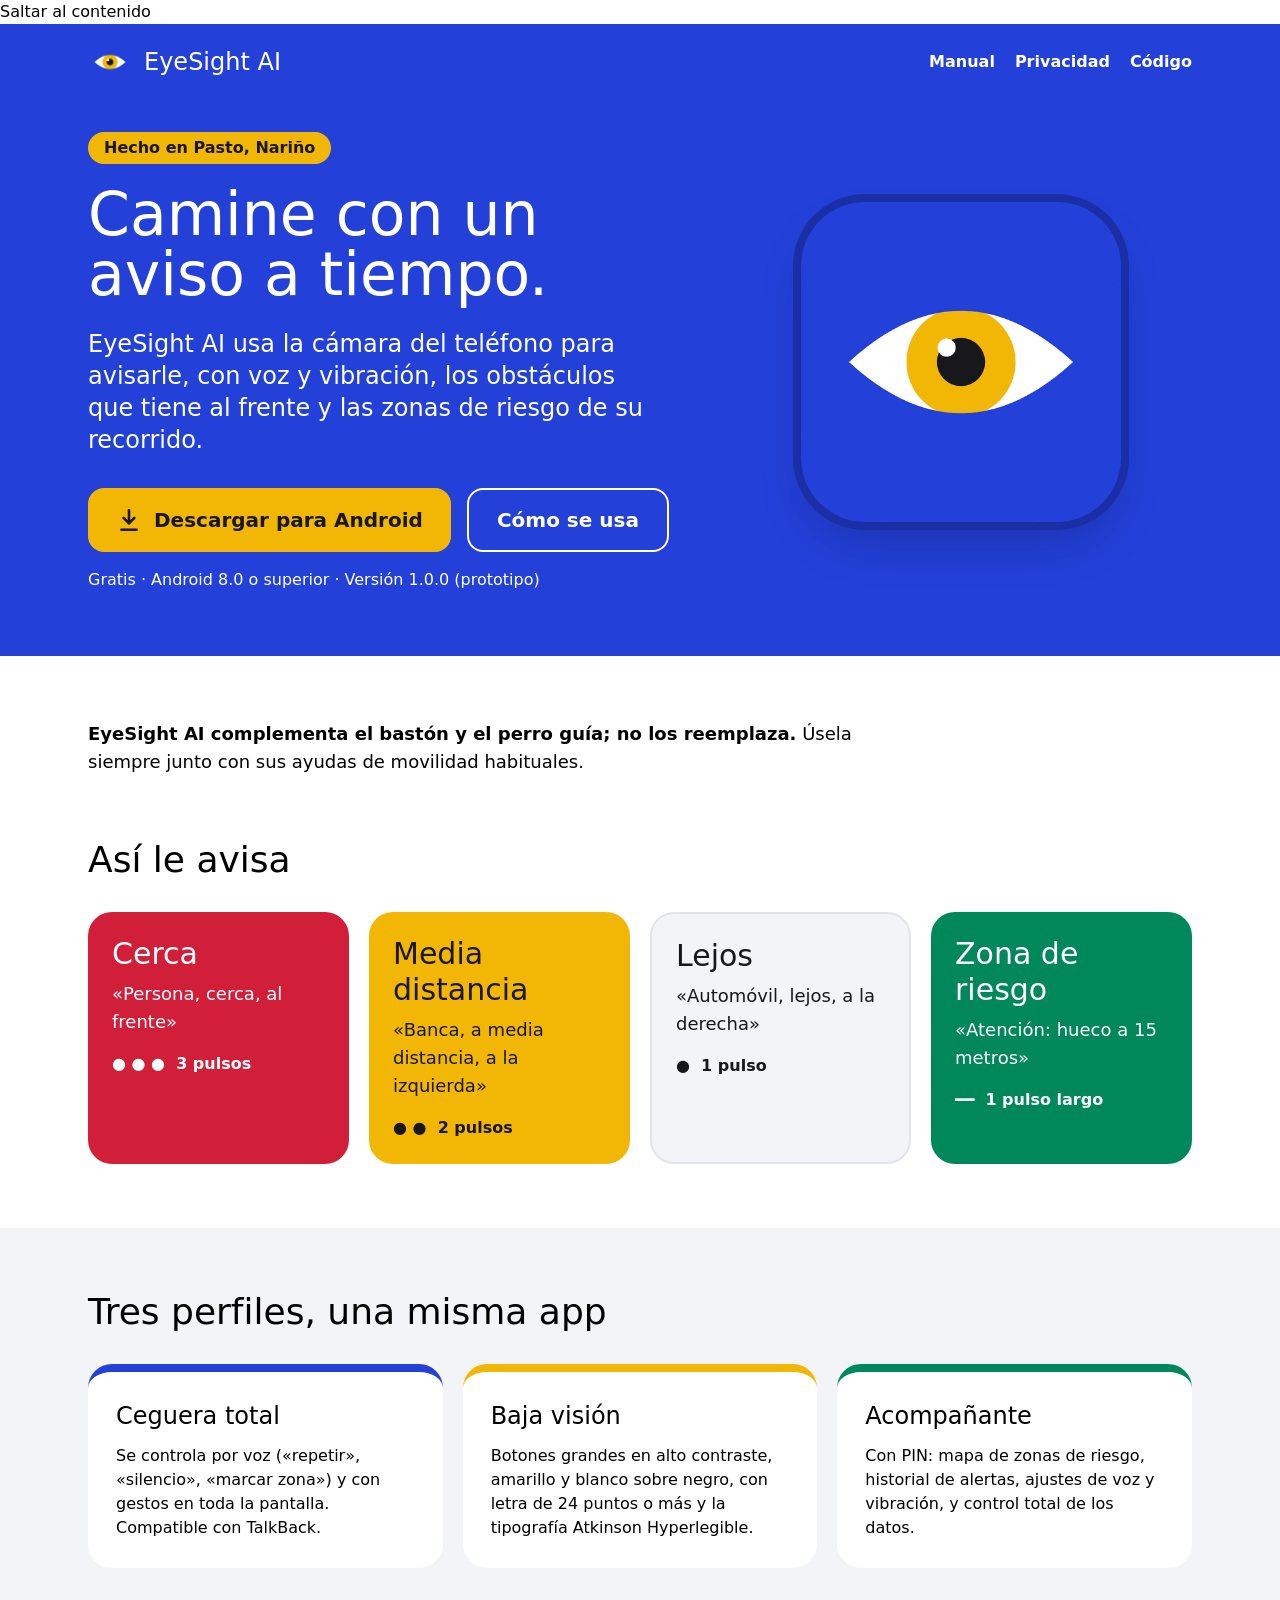
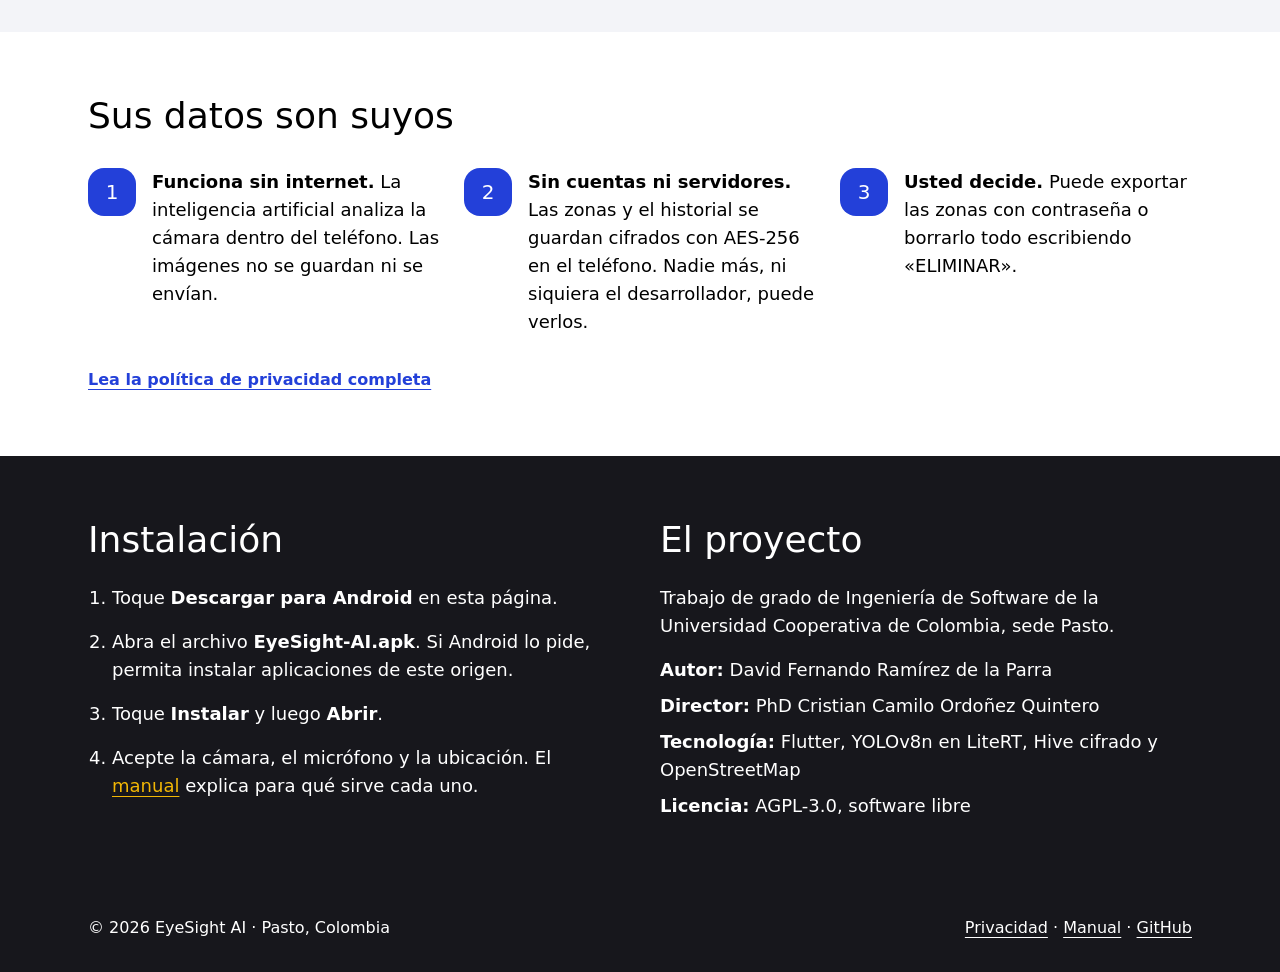
==== website/index.html @ b77403ac "feat: agrega la pagina de inicio con la descarga" ====
<!doctype html>
<html lang="es">
<head>
  <meta charset="utf-8">
  <meta name="viewport" content="width=device-width, initial-scale=1">
  <title>EyeSight AI · Movilidad autónoma en Pasto</title>
  <meta name="description" content="Aplicación Android gratuita que avisa con voz y vibración los obstáculos del camino a personas con discapacidad visual. Funciona sin internet y sus datos no salen del teléfono.">
  <meta name="theme-color" content="#2340D9">
  <link rel="icon" type="image/png" href="img/favicon.png">
  <link rel="apple-touch-icon" href="img/logo-192.png">
  <meta property="og:title" content="EyeSight AI">
  <meta property="og:description" content="Avisos de obstáculos por voz y vibración, sin internet y con privacidad total.">
  <meta property="og:image" content="img/logo-512.png">
  <link rel="stylesheet" href="tailwind.css">
  <link rel="stylesheet" href="site.css">
</head>
<body>
  <a class="skip" href="#contenido">Saltar al contenido</a>

  <header class="bg-cobalt text-paper">
    <nav class="max-w-6xl mx-auto px-4 sm:px-6 py-4 flex items-center justify-between gap-4" aria-label="Principal">
      <a href="./" class="flex items-center gap-3 font-display text-2xl">
        <img src="img/logo-192.png" alt="" width="44" height="44" class="rounded-xl">
        EyeSight AI
      </a>
      <ul class="flex flex-wrap gap-x-5 gap-y-1 text-base font-bold">
        <li><a class="hover:underline underline-offset-4" href="manual.html">Manual</a></li>
        <li><a class="hover:underline underline-offset-4" href="privacidad.html">Privacidad</a></li>
        <li><a class="hover:underline underline-offset-4" href="https://github.com/dramirezdlp99/eyesight-ai">Código</a></li>
      </ul>
    </nav>

    <div class="max-w-6xl mx-auto px-4 sm:px-6 pt-8 pb-16 grid md:grid-cols-[1.3fr_1fr] gap-10 items-center">
      <div>
        <p class="inline-block bg-oro text-ink font-bold rounded-full px-4 py-1 mb-5">Hecho en Pasto, Nariño</p>
        <h1 class="font-display text-5xl sm:text-6xl leading-[1.05] mb-6">Camine con un aviso a tiempo.</h1>
        <p class="text-xl sm:text-2xl leading-snug mb-8 max-w-xl">
          EyeSight AI usa la cámara del teléfono para avisarle, con voz y vibración, los obstáculos que
          tiene al frente y las zonas de riesgo de su recorrido.
        </p>
        <div class="flex flex-wrap gap-4">
          <a href="https://github.com/dramirezdlp99/eyesight-ai/releases/latest/download/EyeSight-AI.apk"
             class="inline-flex items-center gap-3 bg-oro text-ink font-bold text-xl rounded-2xl px-7 py-4 min-h-[56px] hover:bg-[#FFD02E]">
            <svg aria-hidden="true" width="26" height="26" viewBox="0 0 24 24" fill="none" stroke="currentColor" stroke-width="2.4" stroke-linecap="round" stroke-linejoin="round"><path d="M12 3v12"/><path d="m7 10 5 5 5-5"/><path d="M5 21h14"/></svg>
            Descargar para Android
          </a>
          <a href="manual.html" class="inline-flex items-center border-2 border-paper font-bold text-xl rounded-2xl px-7 py-4 min-h-[56px] hover:bg-cobaltdeep">
            Cómo se usa
          </a>
        </div>
        <p class="mt-4 text-base">Gratis · Android 8.0 o superior · Versión 1.0.0 (prototipo)</p>
      </div>
      <div class="hidden md:flex justify-center">
        <img src="img/logo-512.png" alt="Logotipo de EyeSight AI: un ojo blanco con el iris dorado sobre fondo azul" width="320" height="320" class="rounded-[4rem] shadow-2xl ring-8 ring-cobaltdeep">
      </div>
    </div>
    <div class="greca greca-tall" role="presentation"></div>
  </header>

  <main id="contenido">
    <section class="max-w-6xl mx-auto px-4 sm:px-6 py-16" aria-labelledby="t-aviso">
      <div class="note text-lg max-w-3xl">
        <p id="t-aviso"><strong>EyeSight AI complementa el bastón y el perro guía; no los reemplaza.</strong>
          Úsela siempre junto con sus ayudas de movilidad habituales.</p>
      </div>
    </section>

    <section class="max-w-6xl mx-auto px-4 sm:px-6 pb-16" aria-labelledby="t-como">
      <h2 id="t-como" class="font-display text-4xl mb-8">Así le avisa</h2>
      <div class="grid sm:grid-cols-2 lg:grid-cols-4 gap-5">
        <article class="rounded-3xl bg-carmin text-paper p-6">
          <p class="font-display text-3xl mb-2">Cerca</p>
          <p class="text-lg mb-4">«Persona, cerca, al frente»</p>
          <p class="font-bold" aria-label="Tres pulsos de vibración">● ● ● &nbsp;3 pulsos</p>
        </article>
        <article class="rounded-3xl bg-oro text-ink p-6">
          <p class="font-display text-3xl mb-2">Media distancia</p>
          <p class="text-lg mb-4">«Banca, a media distancia, a la izquierda»</p>
          <p class="font-bold" aria-label="Dos pulsos de vibración">● ● &nbsp;2 pulsos</p>
        </article>
        <article class="rounded-3xl bg-mist text-ink p-6 border-2 border-line">
          <p class="font-display text-3xl mb-2">Lejos</p>
          <p class="text-lg mb-4">«Automóvil, lejos, a la derecha»</p>
          <p class="font-bold" aria-label="Un pulso de vibración">● &nbsp;1 pulso</p>
        </article>
        <article class="rounded-3xl bg-esmeralda text-paper p-6">
          <p class="font-display text-3xl mb-2">Zona de riesgo</p>
          <p class="text-lg mb-4">«Atención: hueco a 15 metros»</p>
          <p class="font-bold" aria-label="Un pulso largo de vibración">━━ &nbsp;1 pulso largo</p>
        </article>
      </div>
    </section>

    <section class="bg-mist" aria-labelledby="t-perfiles">
      <div class="max-w-6xl mx-auto px-4 sm:px-6 py-16">
        <h2 id="t-perfiles" class="font-display text-4xl mb-8">Tres perfiles, una misma app</h2>
        <div class="grid md:grid-cols-3 gap-5">
          <article class="bg-paper rounded-3xl p-7 border-t-8 border-cobalt">
            <h3 class="font-display text-2xl mb-3">Ceguera total</h3>
            <p>Se controla por voz («repetir», «silencio», «marcar zona») y con gestos en toda la pantalla.
              Compatible con TalkBack.</p>
          </article>
          <article class="bg-paper rounded-3xl p-7 border-t-8 border-oro">
            <h3 class="font-display text-2xl mb-3">Baja visión</h3>
            <p>Botones grandes en alto contraste, amarillo y blanco sobre negro, con letra de 24 puntos o
              más y la tipografía Atkinson Hyperlegible.</p>
          </article>
          <article class="bg-paper rounded-3xl p-7 border-t-8 border-esmeralda">
            <h3 class="font-display text-2xl mb-3">Acompañante</h3>
            <p>Con PIN: mapa de zonas de riesgo, historial de alertas, ajustes de voz y vibración, y control
              total de los datos.</p>
          </article>
        </div>
      </div>
    </section>

    <section class="max-w-6xl mx-auto px-4 sm:px-6 py-16" aria-labelledby="t-privacidad">
      <h2 id="t-privacidad" class="font-display text-4xl mb-8">Sus datos son suyos</h2>
      <ul class="grid md:grid-cols-3 gap-6 text-lg">
        <li class="flex gap-4">
          <span aria-hidden="true" class="shrink-0 w-12 h-12 rounded-2xl bg-cobalt text-paper grid place-items-center font-display text-xl">1</span>
          <span><strong>Funciona sin internet.</strong> La inteligencia artificial analiza la cámara dentro del
            teléfono. Las imágenes no se guardan ni se envían.</span>
        </li>
        <li class="flex gap-4">
          <span aria-hidden="true" class="shrink-0 w-12 h-12 rounded-2xl bg-cobalt text-paper grid place-items-center font-display text-xl">2</span>
          <span><strong>Sin cuentas ni servidores.</strong> Las zonas y el historial se guardan cifrados con
            AES-256 en el teléfono. Nadie más, ni siquiera el desarrollador, puede verlos.</span>
        </li>
        <li class="flex gap-4">
          <span aria-hidden="true" class="shrink-0 w-12 h-12 rounded-2xl bg-cobalt text-paper grid place-items-center font-display text-xl">3</span>
          <span><strong>Usted decide.</strong> Puede exportar las zonas con contraseña o borrarlo todo
            escribiendo «ELIMINAR».</span>
        </li>
      </ul>
      <p class="mt-8"><a class="text-cobalt font-bold underline underline-offset-4" href="privacidad.html">Lea la política de privacidad completa</a></p>
    </section>

    <section class="bg-ink text-paper" aria-labelledby="t-instalar">
      <div class="max-w-6xl mx-auto px-4 sm:px-6 py-16 grid md:grid-cols-2 gap-10">
        <div>
          <h2 id="t-instalar" class="font-display text-4xl mb-6">Instalación</h2>
          <ol class="space-y-4 text-lg list-decimal pl-6">
            <li>Toque <strong>Descargar para Android</strong> en esta página.</li>
            <li>Abra el archivo <strong>EyeSight-AI.apk</strong>. Si Android lo pide, permita instalar aplicaciones
              de este origen.</li>
            <li>Toque <strong>Instalar</strong> y luego <strong>Abrir</strong>.</li>
            <li>Acepte la cámara, el micrófono y la ubicación. El <a class="text-oro underline underline-offset-4" href="manual.html#1-instalacion">manual</a> explica para qué sirve cada uno.</li>
          </ol>
        </div>
        <div>
          <h2 class="font-display text-4xl mb-6">El proyecto</h2>
          <p class="text-lg mb-4">Trabajo de grado de Ingeniería de Software de la Universidad Cooperativa de Colombia,
            sede Pasto.</p>
          <dl class="text-lg space-y-2">
            <div><dt class="inline font-bold">Autor:</dt> <dd class="inline">David Fernando Ramírez de la Parra</dd></div>
            <div><dt class="inline font-bold">Director:</dt> <dd class="inline">PhD Cristian Camilo Ordoñez Quintero</dd></div>
            <div><dt class="inline font-bold">Tecnología:</dt> <dd class="inline">Flutter, YOLOv8n en LiteRT, Hive cifrado y OpenStreetMap</dd></div>
            <div><dt class="inline font-bold">Licencia:</dt> <dd class="inline">AGPL-3.0, software libre</dd></div>
          </dl>
        </div>
      </div>
    </section>
  </main>

  <footer class="bg-ink text-paper">
    <div class="greca" role="presentation"></div>
    <div class="max-w-6xl mx-auto px-4 sm:px-6 py-8 flex flex-wrap gap-4 justify-between text-base">
      <p>© 2026 EyeSight AI · Pasto, Colombia</p>
      <p>
        <a class="underline underline-offset-4" href="privacidad.html">Privacidad</a> ·
        <a class="underline underline-offset-4" href="manual.html">Manual</a> ·
        <a class="underline underline-offset-4" href="https://github.com/dramirezdlp99/eyesight-ai">GitHub</a>
      </p>
    </div>
  </footer>
</body>
</html>
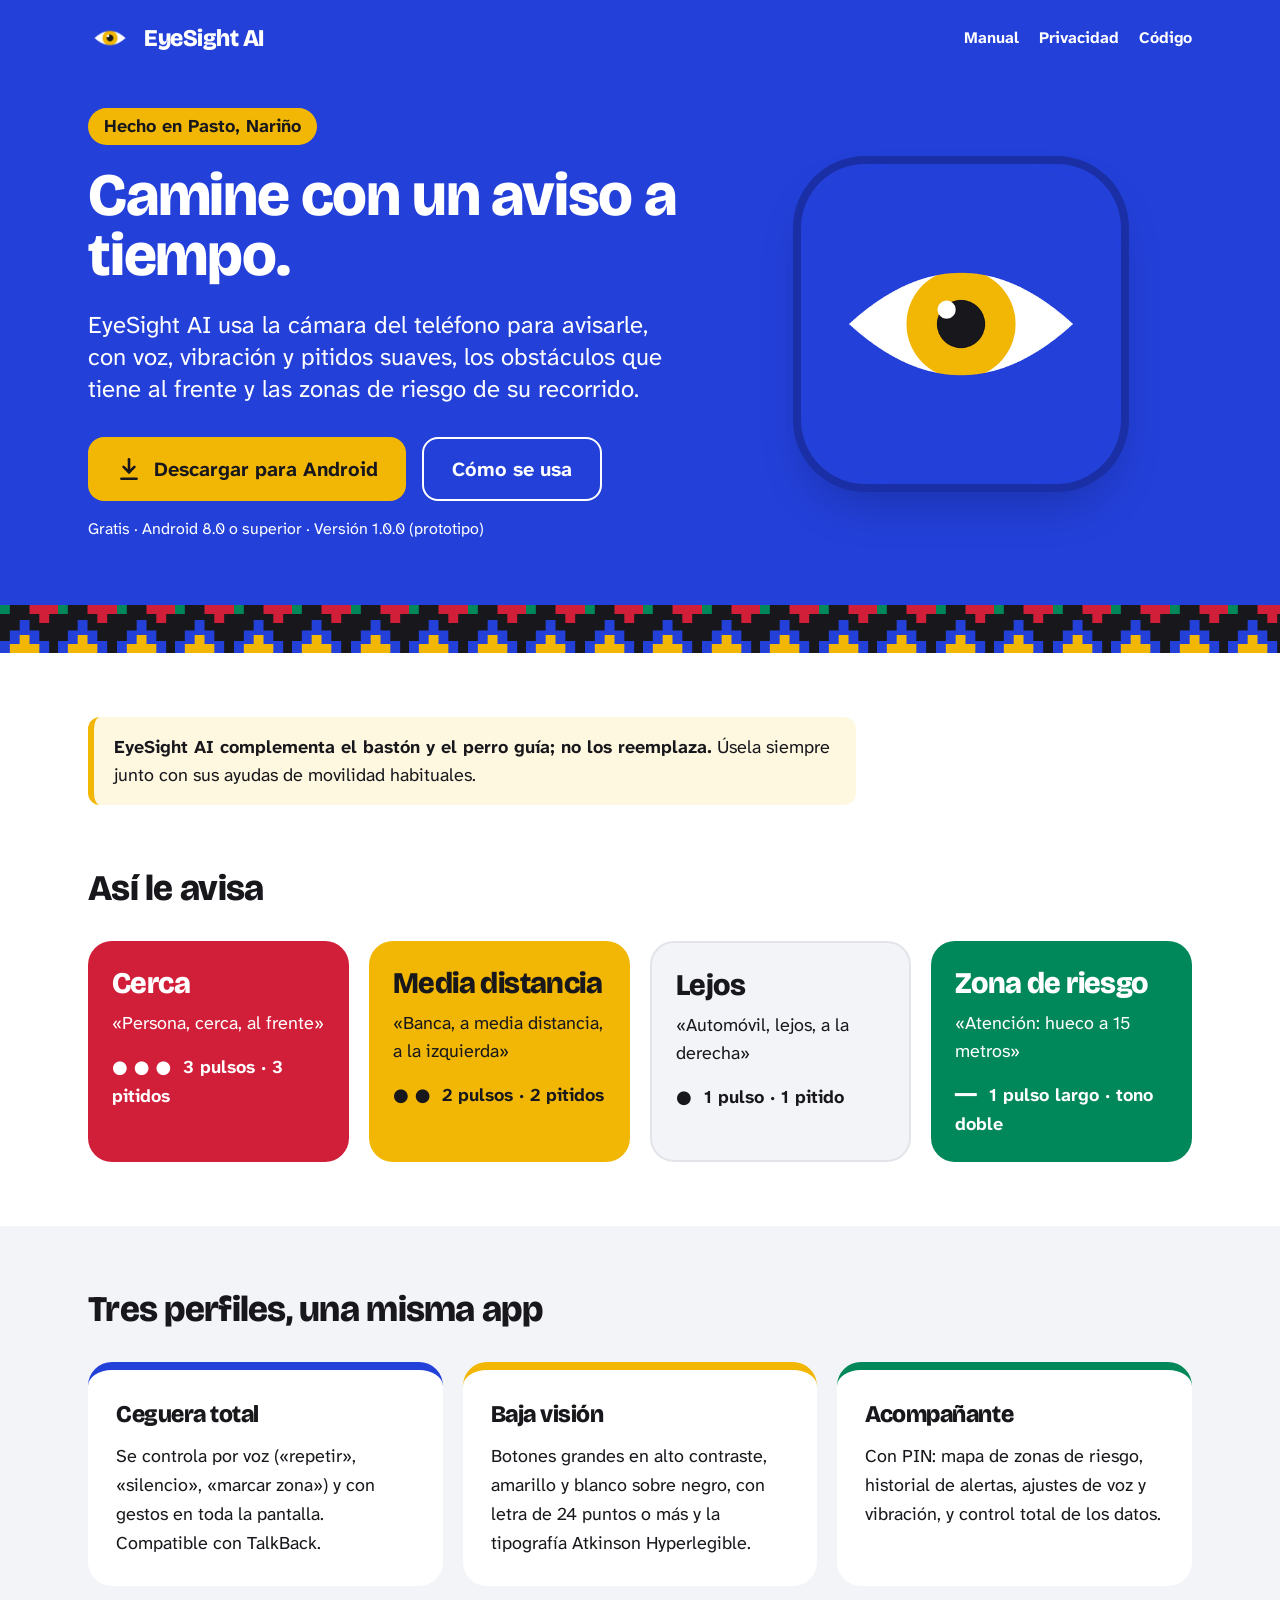
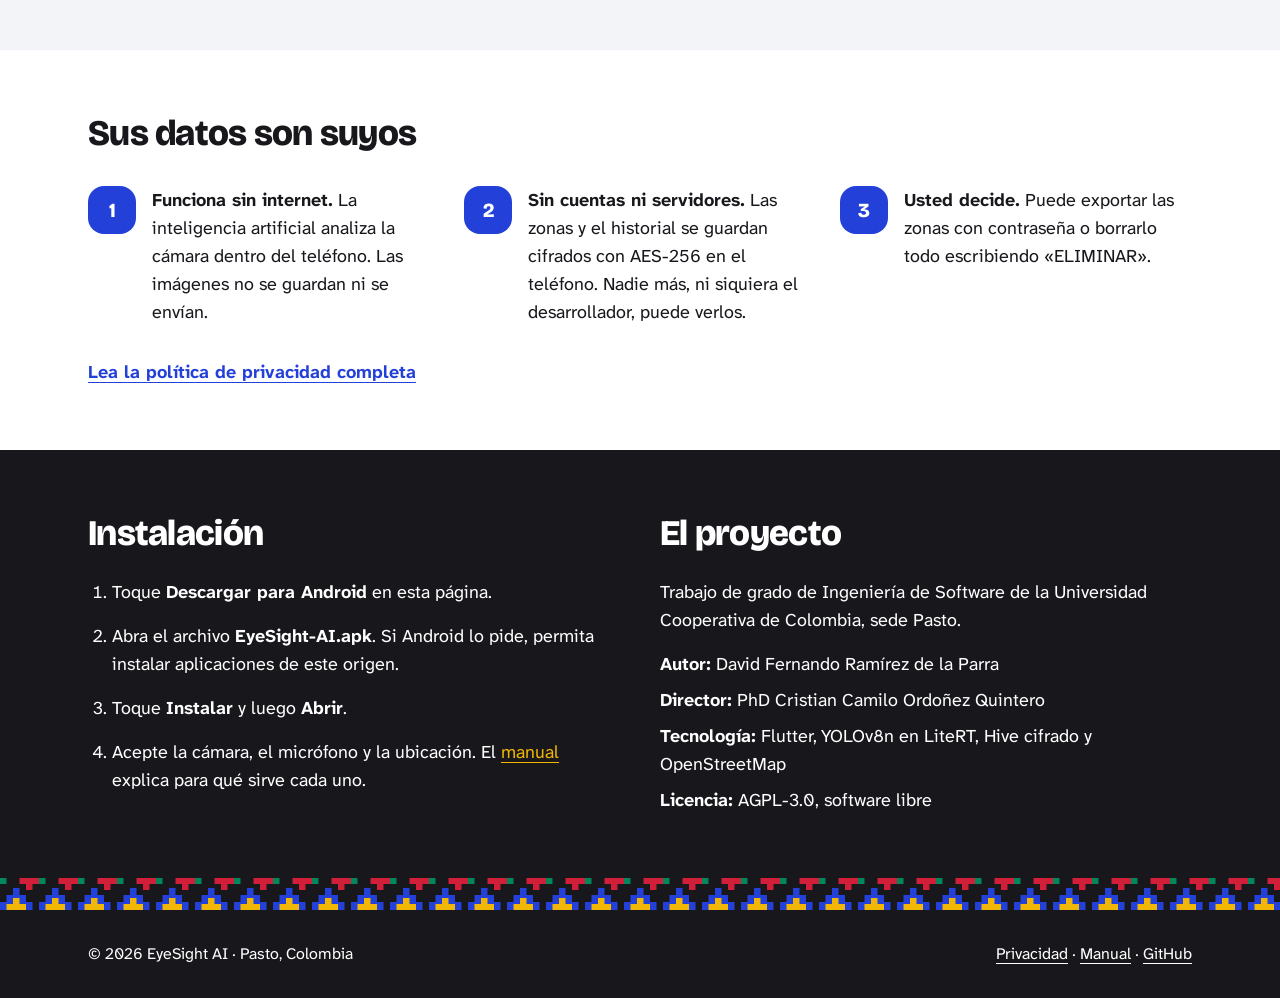
==== commit 671a1a1f: "docs: menciona los pitidos en la pagina" ====
--- a/website/index.html
+++ b/website/index.html
@@ -35,7 +35,7 @@
         <p class="inline-block bg-oro text-ink font-bold rounded-full px-4 py-1 mb-5">Hecho en Pasto, Nariño</p>
         <h1 class="font-display text-5xl sm:text-6xl leading-[1.05] mb-6">Camine con un aviso a tiempo.</h1>
         <p class="text-xl sm:text-2xl leading-snug mb-8 max-w-xl">
-          EyeSight AI usa la cámara del teléfono para avisarle, con voz y vibración, los obstáculos que
+          EyeSight AI usa la cámara del teléfono para avisarle, con voz, vibración y pitidos suaves, los obstáculos que
           tiene al frente y las zonas de riesgo de su recorrido.
         </p>
         <div class="flex flex-wrap gap-4">
@@ -71,22 +71,22 @@
         <article class="rounded-3xl bg-carmin text-paper p-6">
           <p class="font-display text-3xl mb-2">Cerca</p>
           <p class="text-lg mb-4">«Persona, cerca, al frente»</p>
-          <p class="font-bold" aria-label="Tres pulsos de vibración">● ● ● &nbsp;3 pulsos</p>
+          <p class="font-bold" aria-label="Tres pulsos de vibración y tres pitidos">● ● ● &nbsp;3 pulsos · 3 pitidos</p>
         </article>
         <article class="rounded-3xl bg-oro text-ink p-6">
           <p class="font-display text-3xl mb-2">Media distancia</p>
           <p class="text-lg mb-4">«Banca, a media distancia, a la izquierda»</p>
-          <p class="font-bold" aria-label="Dos pulsos de vibración">● ● &nbsp;2 pulsos</p>
+          <p class="font-bold" aria-label="Dos pulsos de vibración y dos pitidos">● ● &nbsp;2 pulsos · 2 pitidos</p>
         </article>
         <article class="rounded-3xl bg-mist text-ink p-6 border-2 border-line">
           <p class="font-display text-3xl mb-2">Lejos</p>
           <p class="text-lg mb-4">«Automóvil, lejos, a la derecha»</p>
-          <p class="font-bold" aria-label="Un pulso de vibración">● &nbsp;1 pulso</p>
+          <p class="font-bold" aria-label="Un pulso de vibración y un pitido">● &nbsp;1 pulso · 1 pitido</p>
         </article>
         <article class="rounded-3xl bg-esmeralda text-paper p-6">
           <p class="font-display text-3xl mb-2">Zona de riesgo</p>
           <p class="text-lg mb-4">«Atención: hueco a 15 metros»</p>
-          <p class="font-bold" aria-label="Un pulso largo de vibración">━━ &nbsp;1 pulso largo</p>
+          <p class="font-bold" aria-label="Un pulso largo de vibración y un tono doble">━━ &nbsp;1 pulso largo · tono doble</p>
         </article>
       </div>
     </section>
--- a/website/site.css
+++ b/website/site.css
@@ -0,0 +1,76 @@
+/* EyeSight AI: estilos comunes de la página web («Barniz de Pasto»). */
+@font-face {
+  font-family: "Atkinson Hyperlegible Next";
+  src: url("fonts/AtkinsonHyperlegibleNext-Regular.ttf") format("truetype");
+  font-weight: 400;
+  font-display: swap;
+}
+@font-face {
+  font-family: "Atkinson Hyperlegible Next";
+  src: url("fonts/AtkinsonHyperlegibleNext-Bold.ttf") format("truetype");
+  font-weight: 700;
+  font-display: swap;
+}
+@font-face {
+  font-family: "Bricolage Grotesque";
+  src: url("fonts/BricolageGrotesque-ExtraBold.ttf") format("truetype");
+  font-weight: 800;
+  font-display: swap;
+}
+
+:root {
+  --paper: #ffffff;
+  --mist: #f3f4f8;
+  --line: #e3e4ea;
+  --ink: #17171c;
+  --ink-soft: #4b4b57;
+  --cobalt: #2340d9;
+  --cobalt-deep: #1a2fa6;
+  --carmin: #d11f3a;
+  --oro: #f2b705;
+  --esmeralda: #00875a;
+  color-scheme: light;
+}
+
+html { scroll-behavior: smooth; }
+@media (prefers-reduced-motion: reduce) {
+  html { scroll-behavior: auto; }
+  *, *::before, *::after { animation: none !important; transition: none !important; }
+}
+
+body {
+  background: var(--paper);
+  color: var(--ink);
+  font-family: "Atkinson Hyperlegible Next", system-ui, sans-serif;
+  font-size: 1.125rem;
+  line-height: 1.6;
+}
+
+.font-display { font-family: "Bricolage Grotesque", "Atkinson Hyperlegible Next", sans-serif; font-weight: 800; letter-spacing: -0.02em; }
+
+.greca {
+  height: 32px;
+  background: url("img/greca.svg") repeat-x left center / auto 32px;
+}
+.greca-tall { height: 48px; background-size: auto 48px; }
+
+:focus-visible { outline: 4px solid var(--oro); outline-offset: 3px; border-radius: 6px; }
+
+.skip {
+  position: absolute; left: 1rem; top: -4rem; z-index: 50;
+  background: var(--ink); color: var(--paper); padding: .75rem 1rem; border-radius: .75rem;
+}
+.skip:focus { top: 1rem; }
+
+.prose-es h2 { font-family: "Bricolage Grotesque", sans-serif; font-weight: 800; font-size: 1.75rem; line-height: 1.2; margin: 2.5rem 0 .75rem; }
+.prose-es h3 { font-weight: 700; font-size: 1.25rem; margin: 1.75rem 0 .5rem; }
+.prose-es p, .prose-es ul, .prose-es ol { margin: 0 0 1rem; }
+.prose-es ul { list-style: disc; padding-left: 1.5rem; }
+.prose-es ol { list-style: decimal; padding-left: 1.5rem; }
+.prose-es li { margin: .25rem 0; }
+.prose-es a { color: var(--cobalt); text-decoration: underline; text-underline-offset: 3px; }
+.prose-es table { width: 100%; border-collapse: collapse; margin: 0 0 1.25rem; font-size: 1rem; }
+.prose-es th, .prose-es td { border: 1px solid var(--line); padding: .6rem .75rem; text-align: left; vertical-align: top; }
+.prose-es th { background: var(--mist); }
+.table-wrap { overflow-x: auto; }
+.note { background: #fff8e1; border-left: 6px solid var(--oro); padding: 1rem 1.25rem; border-radius: .75rem; }
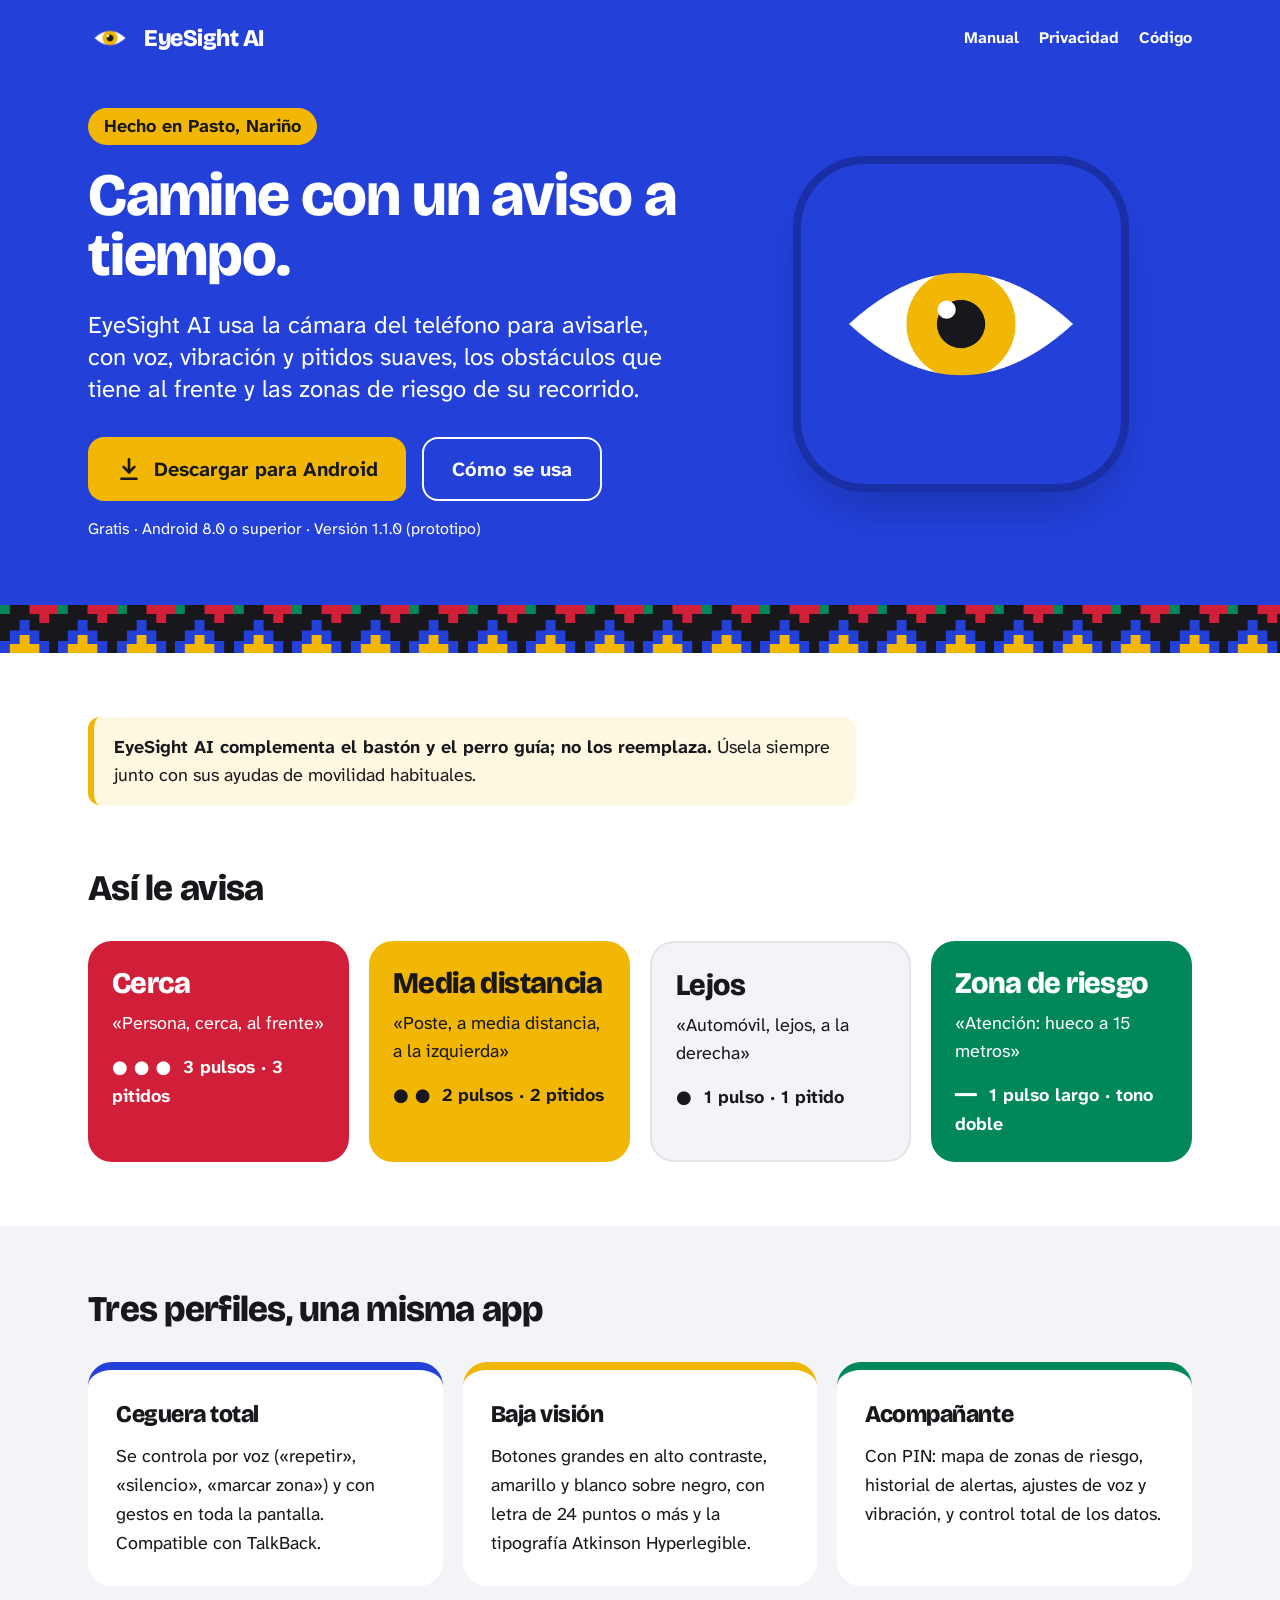
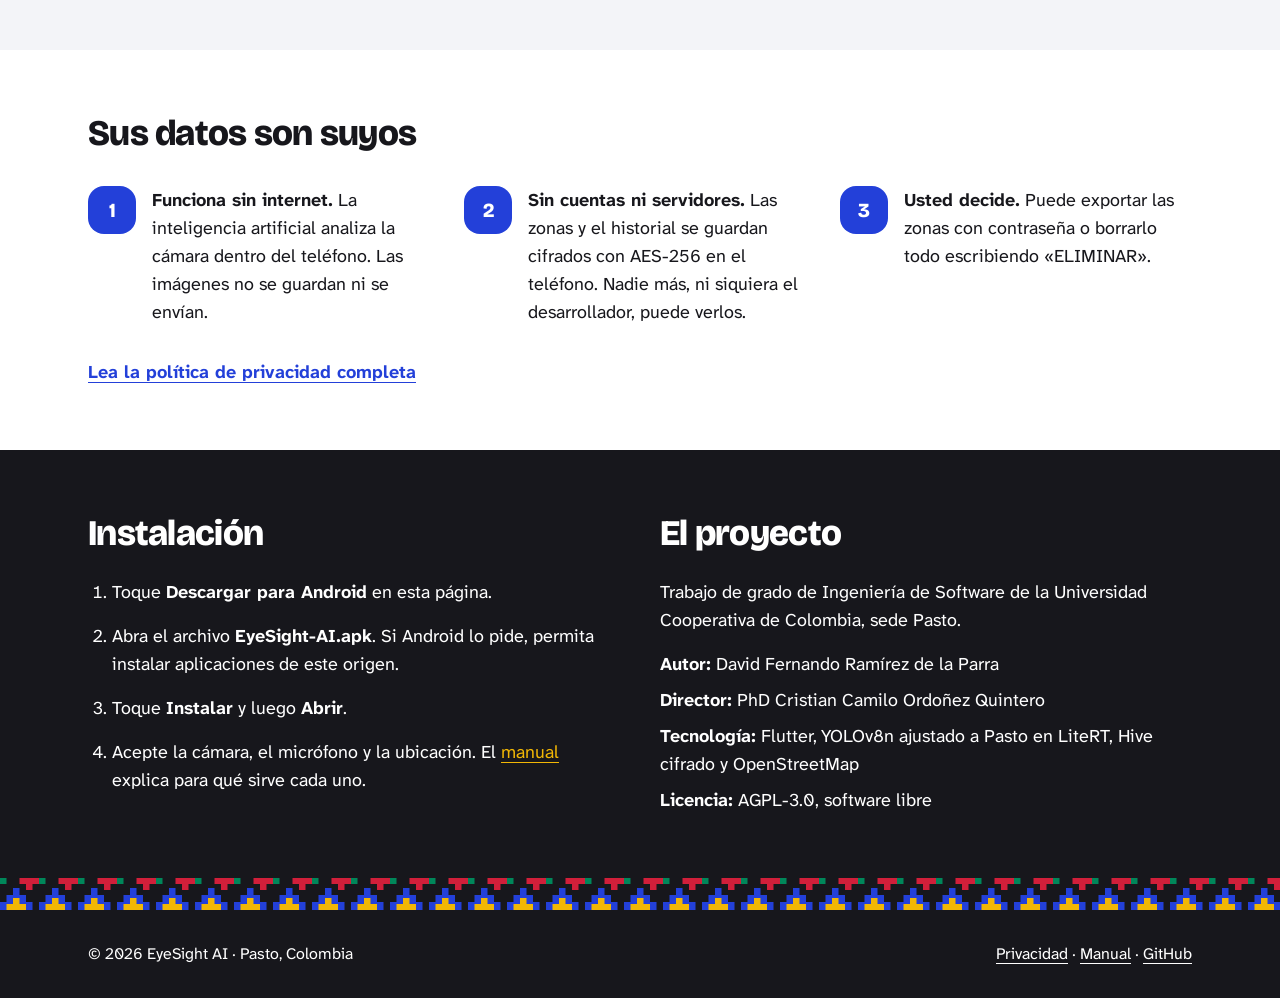
==== commit ebe6323e: "feat: muestra la version 1.1.0 en la pagina" ====
--- a/website/index.html
+++ b/website/index.html
@@ -48,7 +48,7 @@
             Cómo se usa
           </a>
         </div>
-        <p class="mt-4 text-base">Gratis · Android 8.0 o superior · Versión 1.0.0 (prototipo)</p>
+        <p class="mt-4 text-base">Gratis · Android 8.0 o superior · Versión 1.1.0 (prototipo)</p>
       </div>
       <div class="hidden md:flex justify-center">
         <img src="img/logo-512.png" alt="Logotipo de EyeSight AI: un ojo blanco con el iris dorado sobre fondo azul" width="320" height="320" class="rounded-[4rem] shadow-2xl ring-8 ring-cobaltdeep">
@@ -75,7 +75,7 @@
         </article>
         <article class="rounded-3xl bg-oro text-ink p-6">
           <p class="font-display text-3xl mb-2">Media distancia</p>
-          <p class="text-lg mb-4">«Banca, a media distancia, a la izquierda»</p>
+          <p class="text-lg mb-4">«Poste, a media distancia, a la izquierda»</p>
           <p class="font-bold" aria-label="Dos pulsos de vibración y dos pitidos">● ● &nbsp;2 pulsos · 2 pitidos</p>
         </article>
         <article class="rounded-3xl bg-mist text-ink p-6 border-2 border-line">
@@ -155,7 +155,7 @@
           <dl class="text-lg space-y-2">
             <div><dt class="inline font-bold">Autor:</dt> <dd class="inline">David Fernando Ramírez de la Parra</dd></div>
             <div><dt class="inline font-bold">Director:</dt> <dd class="inline">PhD Cristian Camilo Ordoñez Quintero</dd></div>
-            <div><dt class="inline font-bold">Tecnología:</dt> <dd class="inline">Flutter, YOLOv8n en LiteRT, Hive cifrado y OpenStreetMap</dd></div>
+            <div><dt class="inline font-bold">Tecnología:</dt> <dd class="inline">Flutter, YOLOv8n ajustado a Pasto en LiteRT, Hive cifrado y OpenStreetMap</dd></div>
             <div><dt class="inline font-bold">Licencia:</dt> <dd class="inline">AGPL-3.0, software libre</dd></div>
           </dl>
         </div>
